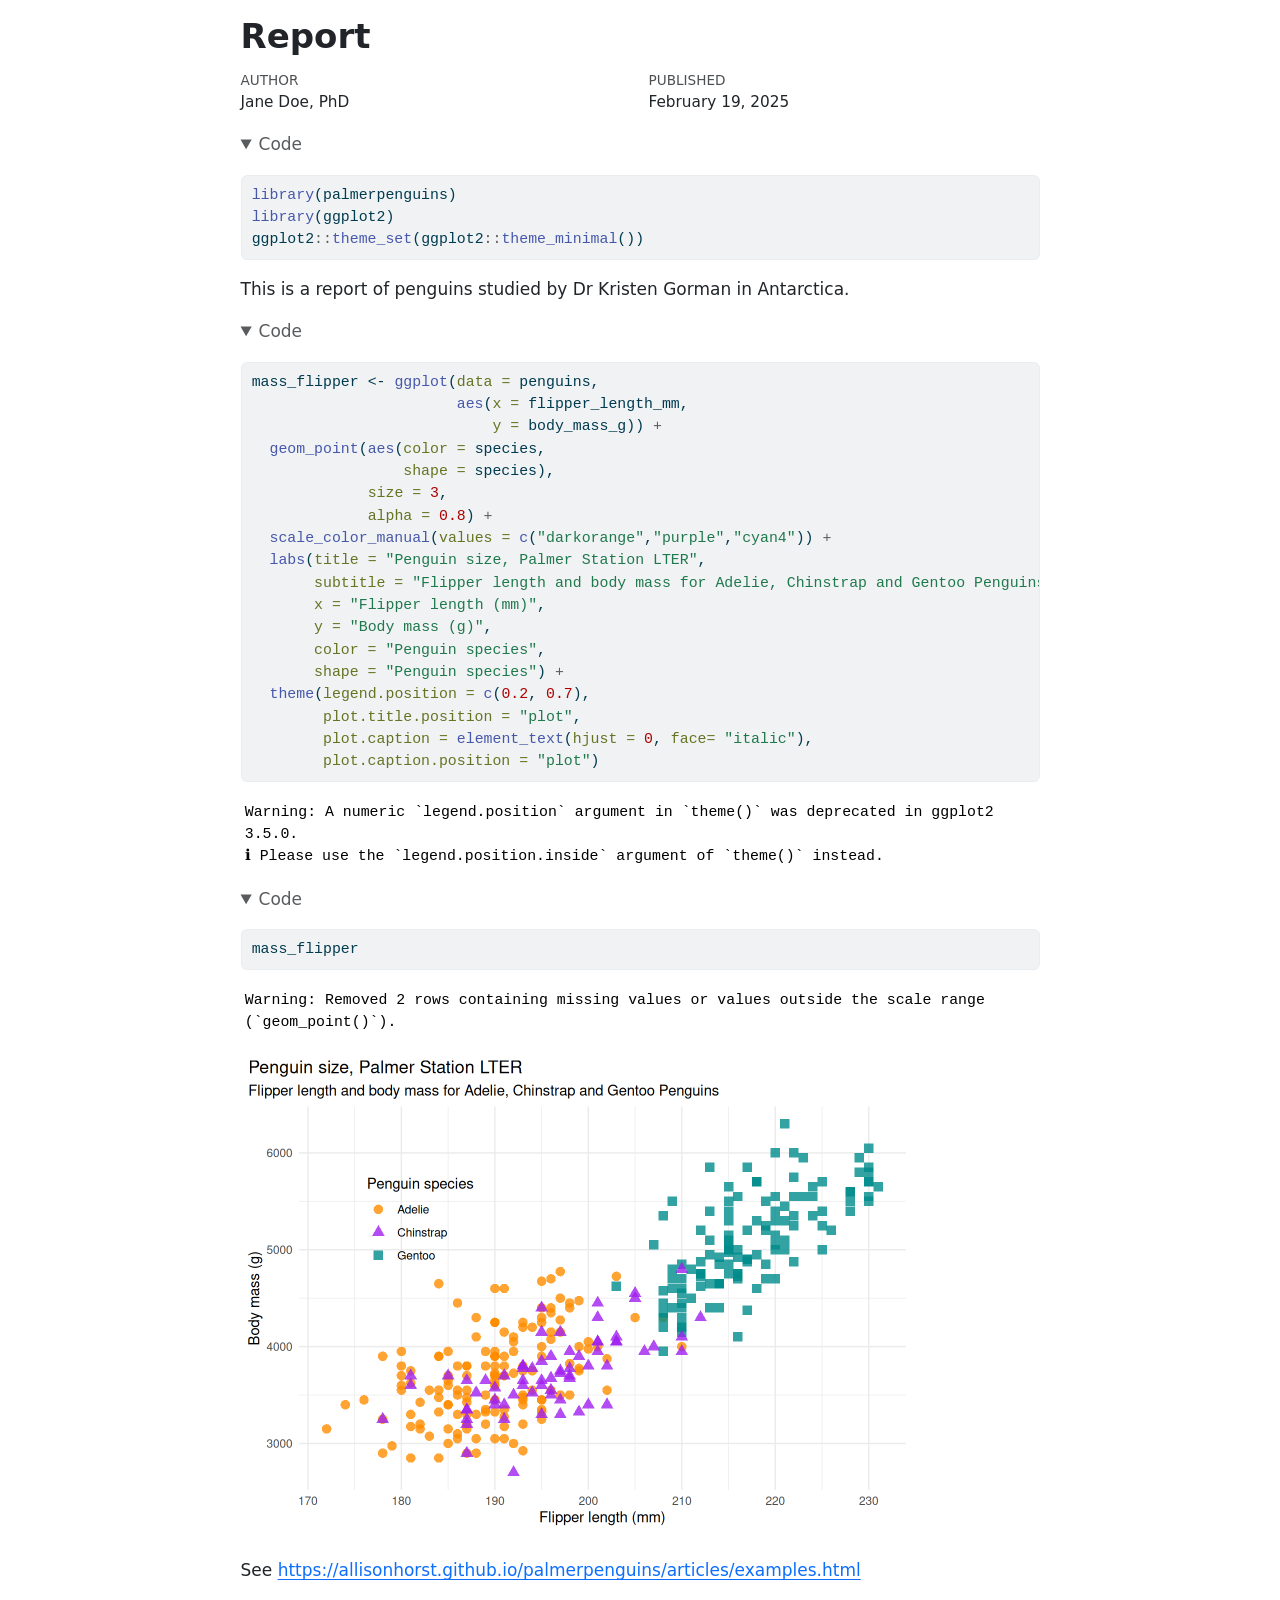
==== notebook.html @ 836dcdfd "Built site for gh-pages" ====
<!DOCTYPE html>
<html xmlns="http://www.w3.org/1999/xhtml" lang="en" xml:lang="en"><head>

<meta charset="utf-8">
<meta name="generator" content="quarto-1.6.40">

<meta name="viewport" content="width=device-width, initial-scale=1.0, user-scalable=yes">

<meta name="author" content="Jane Doe, PhD">
<meta name="dcterms.date" content="2025-02-19">

<title>Report</title>
<style>
code{white-space: pre-wrap;}
span.smallcaps{font-variant: small-caps;}
div.columns{display: flex; gap: min(4vw, 1.5em);}
div.column{flex: auto; overflow-x: auto;}
div.hanging-indent{margin-left: 1.5em; text-indent: -1.5em;}
ul.task-list{list-style: none;}
ul.task-list li input[type="checkbox"] {
  width: 0.8em;
  margin: 0 0.8em 0.2em -1em; /* quarto-specific, see https://github.com/quarto-dev/quarto-cli/issues/4556 */ 
  vertical-align: middle;
}
/* CSS for syntax highlighting */
pre > code.sourceCode { white-space: pre; position: relative; }
pre > code.sourceCode > span { line-height: 1.25; }
pre > code.sourceCode > span:empty { height: 1.2em; }
.sourceCode { overflow: visible; }
code.sourceCode > span { color: inherit; text-decoration: inherit; }
div.sourceCode { margin: 1em 0; }
pre.sourceCode { margin: 0; }
@media screen {
div.sourceCode { overflow: auto; }
}
@media print {
pre > code.sourceCode { white-space: pre-wrap; }
pre > code.sourceCode > span { display: inline-block; text-indent: -5em; padding-left: 5em; }
}
pre.numberSource code
  { counter-reset: source-line 0; }
pre.numberSource code > span
  { position: relative; left: -4em; counter-increment: source-line; }
pre.numberSource code > span > a:first-child::before
  { content: counter(source-line);
    position: relative; left: -1em; text-align: right; vertical-align: baseline;
    border: none; display: inline-block;
    -webkit-touch-callout: none; -webkit-user-select: none;
    -khtml-user-select: none; -moz-user-select: none;
    -ms-user-select: none; user-select: none;
    padding: 0 4px; width: 4em;
  }
pre.numberSource { margin-left: 3em;  padding-left: 4px; }
div.sourceCode
  {   }
@media screen {
pre > code.sourceCode > span > a:first-child::before { text-decoration: underline; }
}
</style>


<script src="notebook_files/libs/clipboard/clipboard.min.js"></script>
<script src="notebook_files/libs/quarto-html/quarto.js"></script>
<script src="notebook_files/libs/quarto-html/popper.min.js"></script>
<script src="notebook_files/libs/quarto-html/tippy.umd.min.js"></script>
<script src="notebook_files/libs/quarto-html/anchor.min.js"></script>
<link href="notebook_files/libs/quarto-html/tippy.css" rel="stylesheet">
<link href="notebook_files/libs/quarto-html/quarto-syntax-highlighting-549806ee2085284f45b00abea8c6df48.css" rel="stylesheet" id="quarto-text-highlighting-styles">
<script src="notebook_files/libs/bootstrap/bootstrap.min.js"></script>
<link href="notebook_files/libs/bootstrap/bootstrap-icons.css" rel="stylesheet">
<link href="notebook_files/libs/bootstrap/bootstrap-ab5557bef01e893e8b075a35da8db066.min.css" rel="stylesheet" append-hash="true" id="quarto-bootstrap" data-mode="light">


</head>

<body class="fullcontent">

<div id="quarto-content" class="page-columns page-rows-contents page-layout-article">

<main class="content" id="quarto-document-content">

<header id="title-block-header" class="quarto-title-block default">
<div class="quarto-title">
<h1 class="title">Report</h1>
</div>



<div class="quarto-title-meta">

    <div>
    <div class="quarto-title-meta-heading">Author</div>
    <div class="quarto-title-meta-contents">
             <p>Jane Doe, PhD </p>
          </div>
  </div>
    
    <div>
    <div class="quarto-title-meta-heading">Published</div>
    <div class="quarto-title-meta-contents">
      <p class="date">February 19, 2025</p>
    </div>
  </div>
  
    
  </div>
  


</header>


<div class="cell">
<details open="" class="code-fold">
<summary>Code</summary>
<div class="sourceCode cell-code" id="cb1"><pre class="sourceCode r code-with-copy"><code class="sourceCode r"><span id="cb1-1"><a href="#cb1-1" aria-hidden="true" tabindex="-1"></a><span class="fu">library</span>(palmerpenguins)</span>
<span id="cb1-2"><a href="#cb1-2" aria-hidden="true" tabindex="-1"></a><span class="fu">library</span>(ggplot2)</span>
<span id="cb1-3"><a href="#cb1-3" aria-hidden="true" tabindex="-1"></a>ggplot2<span class="sc">::</span><span class="fu">theme_set</span>(ggplot2<span class="sc">::</span><span class="fu">theme_minimal</span>())</span></code><button title="Copy to Clipboard" class="code-copy-button"><i class="bi"></i></button></pre></div>
</details>
</div>
<p>This is a report of penguins studied by Dr Kristen Gorman in Antarctica.</p>
<div class="cell">
<details open="" class="code-fold">
<summary>Code</summary>
<div class="sourceCode cell-code" id="cb2"><pre class="sourceCode r code-with-copy"><code class="sourceCode r"><span id="cb2-1"><a href="#cb2-1" aria-hidden="true" tabindex="-1"></a>mass_flipper <span class="ot">&lt;-</span> <span class="fu">ggplot</span>(<span class="at">data =</span> penguins, </span>
<span id="cb2-2"><a href="#cb2-2" aria-hidden="true" tabindex="-1"></a>                       <span class="fu">aes</span>(<span class="at">x =</span> flipper_length_mm,</span>
<span id="cb2-3"><a href="#cb2-3" aria-hidden="true" tabindex="-1"></a>                           <span class="at">y =</span> body_mass_g)) <span class="sc">+</span></span>
<span id="cb2-4"><a href="#cb2-4" aria-hidden="true" tabindex="-1"></a>  <span class="fu">geom_point</span>(<span class="fu">aes</span>(<span class="at">color =</span> species, </span>
<span id="cb2-5"><a href="#cb2-5" aria-hidden="true" tabindex="-1"></a>                 <span class="at">shape =</span> species),</span>
<span id="cb2-6"><a href="#cb2-6" aria-hidden="true" tabindex="-1"></a>             <span class="at">size =</span> <span class="dv">3</span>,</span>
<span id="cb2-7"><a href="#cb2-7" aria-hidden="true" tabindex="-1"></a>             <span class="at">alpha =</span> <span class="fl">0.8</span>) <span class="sc">+</span></span>
<span id="cb2-8"><a href="#cb2-8" aria-hidden="true" tabindex="-1"></a>  <span class="fu">scale_color_manual</span>(<span class="at">values =</span> <span class="fu">c</span>(<span class="st">"darkorange"</span>,<span class="st">"purple"</span>,<span class="st">"cyan4"</span>)) <span class="sc">+</span></span>
<span id="cb2-9"><a href="#cb2-9" aria-hidden="true" tabindex="-1"></a>  <span class="fu">labs</span>(<span class="at">title =</span> <span class="st">"Penguin size, Palmer Station LTER"</span>,</span>
<span id="cb2-10"><a href="#cb2-10" aria-hidden="true" tabindex="-1"></a>       <span class="at">subtitle =</span> <span class="st">"Flipper length and body mass for Adelie, Chinstrap and Gentoo Penguins"</span>,</span>
<span id="cb2-11"><a href="#cb2-11" aria-hidden="true" tabindex="-1"></a>       <span class="at">x =</span> <span class="st">"Flipper length (mm)"</span>,</span>
<span id="cb2-12"><a href="#cb2-12" aria-hidden="true" tabindex="-1"></a>       <span class="at">y =</span> <span class="st">"Body mass (g)"</span>,</span>
<span id="cb2-13"><a href="#cb2-13" aria-hidden="true" tabindex="-1"></a>       <span class="at">color =</span> <span class="st">"Penguin species"</span>,</span>
<span id="cb2-14"><a href="#cb2-14" aria-hidden="true" tabindex="-1"></a>       <span class="at">shape =</span> <span class="st">"Penguin species"</span>) <span class="sc">+</span></span>
<span id="cb2-15"><a href="#cb2-15" aria-hidden="true" tabindex="-1"></a>  <span class="fu">theme</span>(<span class="at">legend.position =</span> <span class="fu">c</span>(<span class="fl">0.2</span>, <span class="fl">0.7</span>),</span>
<span id="cb2-16"><a href="#cb2-16" aria-hidden="true" tabindex="-1"></a>        <span class="at">plot.title.position =</span> <span class="st">"plot"</span>,</span>
<span id="cb2-17"><a href="#cb2-17" aria-hidden="true" tabindex="-1"></a>        <span class="at">plot.caption =</span> <span class="fu">element_text</span>(<span class="at">hjust =</span> <span class="dv">0</span>, <span class="at">face=</span> <span class="st">"italic"</span>),</span>
<span id="cb2-18"><a href="#cb2-18" aria-hidden="true" tabindex="-1"></a>        <span class="at">plot.caption.position =</span> <span class="st">"plot"</span>)</span></code><button title="Copy to Clipboard" class="code-copy-button"><i class="bi"></i></button></pre></div>
</details>
<div class="cell-output cell-output-stderr">
<pre><code>Warning: A numeric `legend.position` argument in `theme()` was deprecated in ggplot2
3.5.0.
ℹ Please use the `legend.position.inside` argument of `theme()` instead.</code></pre>
</div>
<details open="" class="code-fold">
<summary>Code</summary>
<div class="sourceCode cell-code" id="cb4"><pre class="sourceCode r code-with-copy"><code class="sourceCode r"><span id="cb4-1"><a href="#cb4-1" aria-hidden="true" tabindex="-1"></a>mass_flipper</span></code><button title="Copy to Clipboard" class="code-copy-button"><i class="bi"></i></button></pre></div>
</details>
<div class="cell-output cell-output-stderr">
<pre><code>Warning: Removed 2 rows containing missing values or values outside the scale range
(`geom_point()`).</code></pre>
</div>
<div class="cell-output-display">
<div>
<figure class="figure">
<p><img src="notebook_files/figure-html/mass_vs_flipper-1.png" class="img-fluid figure-img" width="672"></p>
</figure>
</div>
</div>
</div>
<p>See <a href="https://allisonhorst.github.io/palmerpenguins/articles/examples.html" class="uri">https://allisonhorst.github.io/palmerpenguins/articles/examples.html</a></p>

</main>
<!-- /main column -->
<script id="quarto-html-after-body" type="application/javascript">
window.document.addEventListener("DOMContentLoaded", function (event) {
  const toggleBodyColorMode = (bsSheetEl) => {
    const mode = bsSheetEl.getAttribute("data-mode");
    const bodyEl = window.document.querySelector("body");
    if (mode === "dark") {
      bodyEl.classList.add("quarto-dark");
      bodyEl.classList.remove("quarto-light");
    } else {
      bodyEl.classList.add("quarto-light");
      bodyEl.classList.remove("quarto-dark");
    }
  }
  const toggleBodyColorPrimary = () => {
    const bsSheetEl = window.document.querySelector("link#quarto-bootstrap");
    if (bsSheetEl) {
      toggleBodyColorMode(bsSheetEl);
    }
  }
  toggleBodyColorPrimary();  
  const icon = "";
  const anchorJS = new window.AnchorJS();
  anchorJS.options = {
    placement: 'right',
    icon: icon
  };
  anchorJS.add('.anchored');
  const isCodeAnnotation = (el) => {
    for (const clz of el.classList) {
      if (clz.startsWith('code-annotation-')) {                     
        return true;
      }
    }
    return false;
  }
  const onCopySuccess = function(e) {
    // button target
    const button = e.trigger;
    // don't keep focus
    button.blur();
    // flash "checked"
    button.classList.add('code-copy-button-checked');
    var currentTitle = button.getAttribute("title");
    button.setAttribute("title", "Copied!");
    let tooltip;
    if (window.bootstrap) {
      button.setAttribute("data-bs-toggle", "tooltip");
      button.setAttribute("data-bs-placement", "left");
      button.setAttribute("data-bs-title", "Copied!");
      tooltip = new bootstrap.Tooltip(button, 
        { trigger: "manual", 
          customClass: "code-copy-button-tooltip",
          offset: [0, -8]});
      tooltip.show();    
    }
    setTimeout(function() {
      if (tooltip) {
        tooltip.hide();
        button.removeAttribute("data-bs-title");
        button.removeAttribute("data-bs-toggle");
        button.removeAttribute("data-bs-placement");
      }
      button.setAttribute("title", currentTitle);
      button.classList.remove('code-copy-button-checked');
    }, 1000);
    // clear code selection
    e.clearSelection();
  }
  const getTextToCopy = function(trigger) {
      const codeEl = trigger.previousElementSibling.cloneNode(true);
      for (const childEl of codeEl.children) {
        if (isCodeAnnotation(childEl)) {
          childEl.remove();
        }
      }
      return codeEl.innerText;
  }
  const clipboard = new window.ClipboardJS('.code-copy-button:not([data-in-quarto-modal])', {
    text: getTextToCopy
  });
  clipboard.on('success', onCopySuccess);
  if (window.document.getElementById('quarto-embedded-source-code-modal')) {
    const clipboardModal = new window.ClipboardJS('.code-copy-button[data-in-quarto-modal]', {
      text: getTextToCopy,
      container: window.document.getElementById('quarto-embedded-source-code-modal')
    });
    clipboardModal.on('success', onCopySuccess);
  }
    var localhostRegex = new RegExp(/^(?:http|https):\/\/localhost\:?[0-9]*\//);
    var mailtoRegex = new RegExp(/^mailto:/);
      var filterRegex = new RegExp('/' + window.location.host + '/');
    var isInternal = (href) => {
        return filterRegex.test(href) || localhostRegex.test(href) || mailtoRegex.test(href);
    }
    // Inspect non-navigation links and adorn them if external
 	var links = window.document.querySelectorAll('a[href]:not(.nav-link):not(.navbar-brand):not(.toc-action):not(.sidebar-link):not(.sidebar-item-toggle):not(.pagination-link):not(.no-external):not([aria-hidden]):not(.dropdown-item):not(.quarto-navigation-tool):not(.about-link)');
    for (var i=0; i<links.length; i++) {
      const link = links[i];
      if (!isInternal(link.href)) {
        // undo the damage that might have been done by quarto-nav.js in the case of
        // links that we want to consider external
        if (link.dataset.originalHref !== undefined) {
          link.href = link.dataset.originalHref;
        }
      }
    }
  function tippyHover(el, contentFn, onTriggerFn, onUntriggerFn) {
    const config = {
      allowHTML: true,
      maxWidth: 500,
      delay: 100,
      arrow: false,
      appendTo: function(el) {
          return el.parentElement;
      },
      interactive: true,
      interactiveBorder: 10,
      theme: 'quarto',
      placement: 'bottom-start',
    };
    if (contentFn) {
      config.content = contentFn;
    }
    if (onTriggerFn) {
      config.onTrigger = onTriggerFn;
    }
    if (onUntriggerFn) {
      config.onUntrigger = onUntriggerFn;
    }
    window.tippy(el, config); 
  }
  const noterefs = window.document.querySelectorAll('a[role="doc-noteref"]');
  for (var i=0; i<noterefs.length; i++) {
    const ref = noterefs[i];
    tippyHover(ref, function() {
      // use id or data attribute instead here
      let href = ref.getAttribute('data-footnote-href') || ref.getAttribute('href');
      try { href = new URL(href).hash; } catch {}
      const id = href.replace(/^#\/?/, "");
      const note = window.document.getElementById(id);
      if (note) {
        return note.innerHTML;
      } else {
        return "";
      }
    });
  }
  const xrefs = window.document.querySelectorAll('a.quarto-xref');
  const processXRef = (id, note) => {
    // Strip column container classes
    const stripColumnClz = (el) => {
      el.classList.remove("page-full", "page-columns");
      if (el.children) {
        for (const child of el.children) {
          stripColumnClz(child);
        }
      }
    }
    stripColumnClz(note)
    if (id === null || id.startsWith('sec-')) {
      // Special case sections, only their first couple elements
      const container = document.createElement("div");
      if (note.children && note.children.length > 2) {
        container.appendChild(note.children[0].cloneNode(true));
        for (let i = 1; i < note.children.length; i++) {
          const child = note.children[i];
          if (child.tagName === "P" && child.innerText === "") {
            continue;
          } else {
            container.appendChild(child.cloneNode(true));
            break;
          }
        }
        if (window.Quarto?.typesetMath) {
          window.Quarto.typesetMath(container);
        }
        return container.innerHTML
      } else {
        if (window.Quarto?.typesetMath) {
          window.Quarto.typesetMath(note);
        }
        return note.innerHTML;
      }
    } else {
      // Remove any anchor links if they are present
      const anchorLink = note.querySelector('a.anchorjs-link');
      if (anchorLink) {
        anchorLink.remove();
      }
      if (window.Quarto?.typesetMath) {
        window.Quarto.typesetMath(note);
      }
      if (note.classList.contains("callout")) {
        return note.outerHTML;
      } else {
        return note.innerHTML;
      }
    }
  }
  for (var i=0; i<xrefs.length; i++) {
    const xref = xrefs[i];
    tippyHover(xref, undefined, function(instance) {
      instance.disable();
      let url = xref.getAttribute('href');
      let hash = undefined; 
      if (url.startsWith('#')) {
        hash = url;
      } else {
        try { hash = new URL(url).hash; } catch {}
      }
      if (hash) {
        const id = hash.replace(/^#\/?/, "");
        const note = window.document.getElementById(id);
        if (note !== null) {
          try {
            const html = processXRef(id, note.cloneNode(true));
            instance.setContent(html);
          } finally {
            instance.enable();
            instance.show();
          }
        } else {
          // See if we can fetch this
          fetch(url.split('#')[0])
          .then(res => res.text())
          .then(html => {
            const parser = new DOMParser();
            const htmlDoc = parser.parseFromString(html, "text/html");
            const note = htmlDoc.getElementById(id);
            if (note !== null) {
              const html = processXRef(id, note);
              instance.setContent(html);
            } 
          }).finally(() => {
            instance.enable();
            instance.show();
          });
        }
      } else {
        // See if we can fetch a full url (with no hash to target)
        // This is a special case and we should probably do some content thinning / targeting
        fetch(url)
        .then(res => res.text())
        .then(html => {
          const parser = new DOMParser();
          const htmlDoc = parser.parseFromString(html, "text/html");
          const note = htmlDoc.querySelector('main.content');
          if (note !== null) {
            // This should only happen for chapter cross references
            // (since there is no id in the URL)
            // remove the first header
            if (note.children.length > 0 && note.children[0].tagName === "HEADER") {
              note.children[0].remove();
            }
            const html = processXRef(null, note);
            instance.setContent(html);
          } 
        }).finally(() => {
          instance.enable();
          instance.show();
        });
      }
    }, function(instance) {
    });
  }
      let selectedAnnoteEl;
      const selectorForAnnotation = ( cell, annotation) => {
        let cellAttr = 'data-code-cell="' + cell + '"';
        let lineAttr = 'data-code-annotation="' +  annotation + '"';
        const selector = 'span[' + cellAttr + '][' + lineAttr + ']';
        return selector;
      }
      const selectCodeLines = (annoteEl) => {
        const doc = window.document;
        const targetCell = annoteEl.getAttribute("data-target-cell");
        const targetAnnotation = annoteEl.getAttribute("data-target-annotation");
        const annoteSpan = window.document.querySelector(selectorForAnnotation(targetCell, targetAnnotation));
        const lines = annoteSpan.getAttribute("data-code-lines").split(",");
        const lineIds = lines.map((line) => {
          return targetCell + "-" + line;
        })
        let top = null;
        let height = null;
        let parent = null;
        if (lineIds.length > 0) {
            //compute the position of the single el (top and bottom and make a div)
            const el = window.document.getElementById(lineIds[0]);
            top = el.offsetTop;
            height = el.offsetHeight;
            parent = el.parentElement.parentElement;
          if (lineIds.length > 1) {
            const lastEl = window.document.getElementById(lineIds[lineIds.length - 1]);
            const bottom = lastEl.offsetTop + lastEl.offsetHeight;
            height = bottom - top;
          }
          if (top !== null && height !== null && parent !== null) {
            // cook up a div (if necessary) and position it 
            let div = window.document.getElementById("code-annotation-line-highlight");
            if (div === null) {
              div = window.document.createElement("div");
              div.setAttribute("id", "code-annotation-line-highlight");
              div.style.position = 'absolute';
              parent.appendChild(div);
            }
            div.style.top = top - 2 + "px";
            div.style.height = height + 4 + "px";
            div.style.left = 0;
            let gutterDiv = window.document.getElementById("code-annotation-line-highlight-gutter");
            if (gutterDiv === null) {
              gutterDiv = window.document.createElement("div");
              gutterDiv.setAttribute("id", "code-annotation-line-highlight-gutter");
              gutterDiv.style.position = 'absolute';
              const codeCell = window.document.getElementById(targetCell);
              const gutter = codeCell.querySelector('.code-annotation-gutter');
              gutter.appendChild(gutterDiv);
            }
            gutterDiv.style.top = top - 2 + "px";
            gutterDiv.style.height = height + 4 + "px";
          }
          selectedAnnoteEl = annoteEl;
        }
      };
      const unselectCodeLines = () => {
        const elementsIds = ["code-annotation-line-highlight", "code-annotation-line-highlight-gutter"];
        elementsIds.forEach((elId) => {
          const div = window.document.getElementById(elId);
          if (div) {
            div.remove();
          }
        });
        selectedAnnoteEl = undefined;
      };
        // Handle positioning of the toggle
    window.addEventListener(
      "resize",
      throttle(() => {
        elRect = undefined;
        if (selectedAnnoteEl) {
          selectCodeLines(selectedAnnoteEl);
        }
      }, 10)
    );
    function throttle(fn, ms) {
    let throttle = false;
    let timer;
      return (...args) => {
        if(!throttle) { // first call gets through
            fn.apply(this, args);
            throttle = true;
        } else { // all the others get throttled
            if(timer) clearTimeout(timer); // cancel #2
            timer = setTimeout(() => {
              fn.apply(this, args);
              timer = throttle = false;
            }, ms);
        }
      };
    }
      // Attach click handler to the DT
      const annoteDls = window.document.querySelectorAll('dt[data-target-cell]');
      for (const annoteDlNode of annoteDls) {
        annoteDlNode.addEventListener('click', (event) => {
          const clickedEl = event.target;
          if (clickedEl !== selectedAnnoteEl) {
            unselectCodeLines();
            const activeEl = window.document.querySelector('dt[data-target-cell].code-annotation-active');
            if (activeEl) {
              activeEl.classList.remove('code-annotation-active');
            }
            selectCodeLines(clickedEl);
            clickedEl.classList.add('code-annotation-active');
          } else {
            // Unselect the line
            unselectCodeLines();
            clickedEl.classList.remove('code-annotation-active');
          }
        });
      }
  const findCites = (el) => {
    const parentEl = el.parentElement;
    if (parentEl) {
      const cites = parentEl.dataset.cites;
      if (cites) {
        return {
          el,
          cites: cites.split(' ')
        };
      } else {
        return findCites(el.parentElement)
      }
    } else {
      return undefined;
    }
  };
  var bibliorefs = window.document.querySelectorAll('a[role="doc-biblioref"]');
  for (var i=0; i<bibliorefs.length; i++) {
    const ref = bibliorefs[i];
    const citeInfo = findCites(ref);
    if (citeInfo) {
      tippyHover(citeInfo.el, function() {
        var popup = window.document.createElement('div');
        citeInfo.cites.forEach(function(cite) {
          var citeDiv = window.document.createElement('div');
          citeDiv.classList.add('hanging-indent');
          citeDiv.classList.add('csl-entry');
          var biblioDiv = window.document.getElementById('ref-' + cite);
          if (biblioDiv) {
            citeDiv.innerHTML = biblioDiv.innerHTML;
          }
          popup.appendChild(citeDiv);
        });
        return popup.innerHTML;
      });
    }
  }
});
</script>
</div> <!-- /content -->




</body></html>
---- notebook_files/libs/quarto-html/tippy.css ----
.tippy-box[data-animation=fade][data-state=hidden]{opacity:0}[data-tippy-root]{max-width:calc(100vw - 10px)}.tippy-box{position:relative;background-color:#333;color:#fff;border-radius:4px;font-size:14px;line-height:1.4;white-space:normal;outline:0;transition-property:transform,visibility,opacity}.tippy-box[data-placement^=top]>.tippy-arrow{bottom:0}.tippy-box[data-placement^=top]>.tippy-arrow:before{bottom:-7px;left:0;border-width:8px 8px 0;border-top-color:initial;transform-origin:center top}.tippy-box[data-placement^=bottom]>.tippy-arrow{top:0}.tippy-box[data-placement^=bottom]>.tippy-arrow:before{top:-7px;left:0;border-width:0 8px 8px;border-bottom-color:initial;transform-origin:center bottom}.tippy-box[data-placement^=left]>.tippy-arrow{right:0}.tippy-box[data-placement^=left]>.tippy-arrow:before{border-width:8px 0 8px 8px;border-left-color:initial;right:-7px;transform-origin:center left}.tippy-box[data-placement^=right]>.tippy-arrow{left:0}.tippy-box[data-placement^=right]>.tippy-arrow:before{left:-7px;border-width:8px 8px 8px 0;border-right-color:initial;transform-origin:center right}.tippy-box[data-inertia][data-state=visible]{transition-timing-function:cubic-bezier(.54,1.5,.38,1.11)}.tippy-arrow{width:16px;height:16px;color:#333}.tippy-arrow:before{content:"";position:absolute;border-color:transparent;border-style:solid}.tippy-content{position:relative;padding:5px 9px;z-index:1}
---- notebook_files/libs/quarto-html/quarto-syntax-highlighting-549806ee2085284f45b00abea8c6df48.css ----
/* quarto syntax highlight colors */
:root {
  --quarto-hl-ot-color: #003B4F;
  --quarto-hl-at-color: #657422;
  --quarto-hl-ss-color: #20794D;
  --quarto-hl-an-color: #5E5E5E;
  --quarto-hl-fu-color: #4758AB;
  --quarto-hl-st-color: #20794D;
  --quarto-hl-cf-color: #003B4F;
  --quarto-hl-op-color: #5E5E5E;
  --quarto-hl-er-color: #AD0000;
  --quarto-hl-bn-color: #AD0000;
  --quarto-hl-al-color: #AD0000;
  --quarto-hl-va-color: #111111;
  --quarto-hl-bu-color: inherit;
  --quarto-hl-ex-color: inherit;
  --quarto-hl-pp-color: #AD0000;
  --quarto-hl-in-color: #5E5E5E;
  --quarto-hl-vs-color: #20794D;
  --quarto-hl-wa-color: #5E5E5E;
  --quarto-hl-do-color: #5E5E5E;
  --quarto-hl-im-color: #00769E;
  --quarto-hl-ch-color: #20794D;
  --quarto-hl-dt-color: #AD0000;
  --quarto-hl-fl-color: #AD0000;
  --quarto-hl-co-color: #5E5E5E;
  --quarto-hl-cv-color: #5E5E5E;
  --quarto-hl-cn-color: #8f5902;
  --quarto-hl-sc-color: #5E5E5E;
  --quarto-hl-dv-color: #AD0000;
  --quarto-hl-kw-color: #003B4F;
}

/* other quarto variables */
:root {
  --quarto-font-monospace: SFMono-Regular, Menlo, Monaco, Consolas, "Liberation Mono", "Courier New", monospace;
}

pre > code.sourceCode > span {
  color: #003B4F;
}

code span {
  color: #003B4F;
}

code.sourceCode > span {
  color: #003B4F;
}

div.sourceCode,
div.sourceCode pre.sourceCode {
  color: #003B4F;
}

code span.ot {
  color: #003B4F;
  font-style: inherit;
}

code span.at {
  color: #657422;
  font-style: inherit;
}

code span.ss {
  color: #20794D;
  font-style: inherit;
}

code span.an {
  color: #5E5E5E;
  font-style: inherit;
}

code span.fu {
  color: #4758AB;
  font-style: inherit;
}

code span.st {
  color: #20794D;
  font-style: inherit;
}

code span.cf {
  color: #003B4F;
  font-weight: bold;
  font-style: inherit;
}

code span.op {
  color: #5E5E5E;
  font-style: inherit;
}

code span.er {
  color: #AD0000;
  font-style: inherit;
}

code span.bn {
  color: #AD0000;
  font-style: inherit;
}

code span.al {
  color: #AD0000;
  font-style: inherit;
}

code span.va {
  color: #111111;
  font-style: inherit;
}

code span.bu {
  font-style: inherit;
}

code span.ex {
  font-style: inherit;
}

code span.pp {
  color: #AD0000;
  font-style: inherit;
}

code span.in {
  color: #5E5E5E;
  font-style: inherit;
}

code span.vs {
  color: #20794D;
  font-style: inherit;
}

code span.wa {
  color: #5E5E5E;
  font-style: italic;
}

code span.do {
  color: #5E5E5E;
  font-style: italic;
}

code span.im {
  color: #00769E;
  font-style: inherit;
}

code span.ch {
  color: #20794D;
  font-style: inherit;
}

code span.dt {
  color: #AD0000;
  font-style: inherit;
}

code span.fl {
  color: #AD0000;
  font-style: inherit;
}

code span.co {
  color: #5E5E5E;
  font-style: inherit;
}

code span.cv {
  color: #5E5E5E;
  font-style: italic;
}

code span.cn {
  color: #8f5902;
  font-style: inherit;
}

code span.sc {
  color: #5E5E5E;
  font-style: inherit;
}

code span.dv {
  color: #AD0000;
  font-style: inherit;
}

code span.kw {
  color: #003B4F;
  font-weight: bold;
  font-style: inherit;
}

.prevent-inlining {
  content: "</";
}

/*# sourceMappingURL=ae99138f4fbc2fb4c9f5e5cd69c22459.css.map */
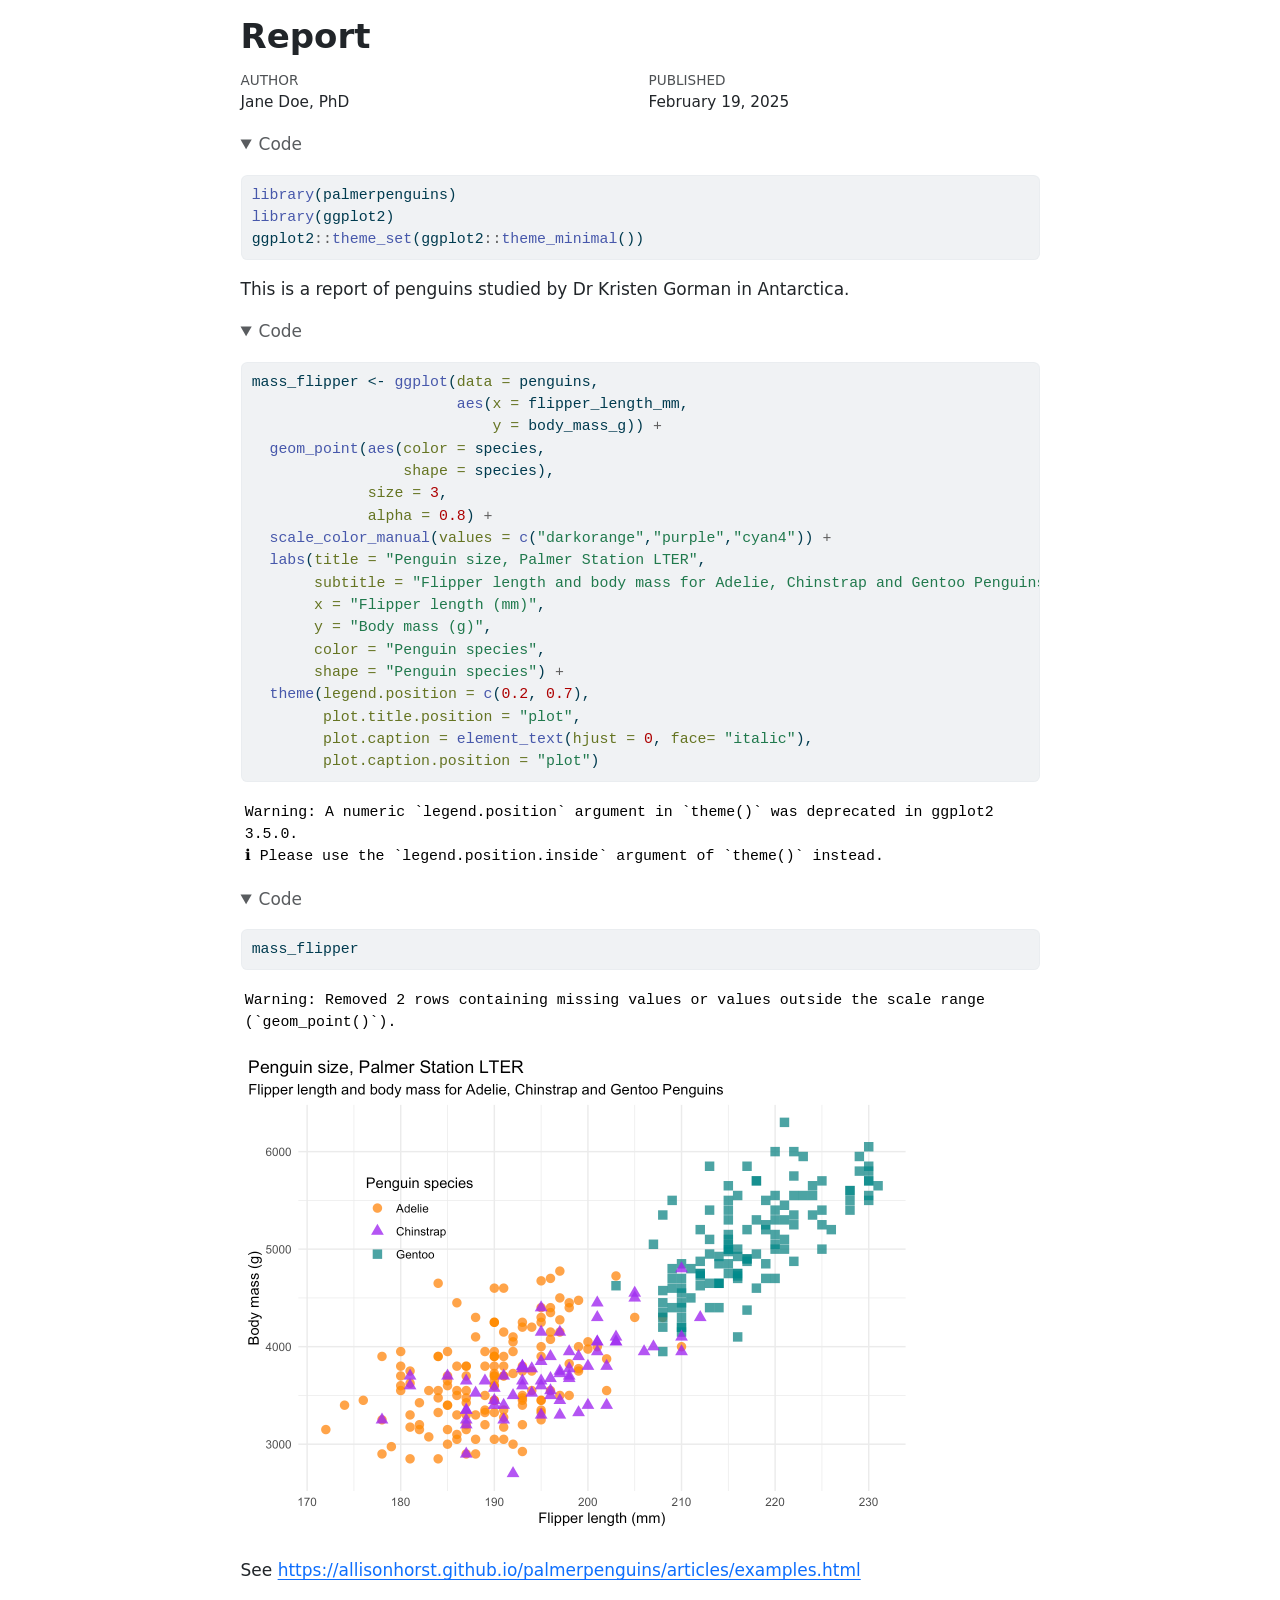
==== commit 5496874f: "Built site for gh-pages" ====
--- a/notebook.html
+++ b/notebook.html
@@ -2,7 +2,7 @@
 <html xmlns="http://www.w3.org/1999/xhtml" lang="en" xml:lang="en"><head>
 
 <meta charset="utf-8">
-<meta name="generator" content="quarto-1.6.40">
+<meta name="generator" content="quarto-1.5.57">
 
 <meta name="viewport" content="width=device-width, initial-scale=1.0, user-scalable=yes">
 
@@ -65,10 +65,10 @@
 <script src="notebook_files/libs/quarto-html/tippy.umd.min.js"></script>
 <script src="notebook_files/libs/quarto-html/anchor.min.js"></script>
 <link href="notebook_files/libs/quarto-html/tippy.css" rel="stylesheet">
-<link href="notebook_files/libs/quarto-html/quarto-syntax-highlighting-549806ee2085284f45b00abea8c6df48.css" rel="stylesheet" id="quarto-text-highlighting-styles">
+<link href="notebook_files/libs/quarto-html/quarto-syntax-highlighting.css" rel="stylesheet" id="quarto-text-highlighting-styles">
 <script src="notebook_files/libs/bootstrap/bootstrap.min.js"></script>
 <link href="notebook_files/libs/bootstrap/bootstrap-icons.css" rel="stylesheet">
-<link href="notebook_files/libs/bootstrap/bootstrap-ab5557bef01e893e8b075a35da8db066.min.css" rel="stylesheet" append-hash="true" id="quarto-bootstrap" data-mode="light">
+<link href="notebook_files/libs/bootstrap/bootstrap.min.css" rel="stylesheet" id="quarto-bootstrap" data-mode="light">
 
 
 </head>
@@ -248,6 +248,8 @@
   });
   clipboard.on('success', onCopySuccess);
   if (window.document.getElementById('quarto-embedded-source-code-modal')) {
+    // For code content inside modals, clipBoardJS needs to be initialized with a container option
+    // TODO: Check when it could be a function (https://github.com/zenorocha/clipboard.js/issues/860)
     const clipboardModal = new window.ClipboardJS('.code-copy-button[data-in-quarto-modal]', {
       text: getTextToCopy,
       container: window.document.getElementById('quarto-embedded-source-code-modal')
@@ -358,6 +360,7 @@
       if (window.Quarto?.typesetMath) {
         window.Quarto.typesetMath(note);
       }
+      // TODO in 1.5, we should make sure this works without a callout special case
       if (note.classList.contains("callout")) {
         return note.outerHTML;
       } else {
--- a/notebook_files/libs/quarto-html/quarto-syntax-highlighting.css
+++ b/notebook_files/libs/quarto-html/quarto-syntax-highlighting.css
@@ -0,0 +1,205 @@
+/* quarto syntax highlight colors */
+:root {
+  --quarto-hl-ot-color: #003B4F;
+  --quarto-hl-at-color: #657422;
+  --quarto-hl-ss-color: #20794D;
+  --quarto-hl-an-color: #5E5E5E;
+  --quarto-hl-fu-color: #4758AB;
+  --quarto-hl-st-color: #20794D;
+  --quarto-hl-cf-color: #003B4F;
+  --quarto-hl-op-color: #5E5E5E;
+  --quarto-hl-er-color: #AD0000;
+  --quarto-hl-bn-color: #AD0000;
+  --quarto-hl-al-color: #AD0000;
+  --quarto-hl-va-color: #111111;
+  --quarto-hl-bu-color: inherit;
+  --quarto-hl-ex-color: inherit;
+  --quarto-hl-pp-color: #AD0000;
+  --quarto-hl-in-color: #5E5E5E;
+  --quarto-hl-vs-color: #20794D;
+  --quarto-hl-wa-color: #5E5E5E;
+  --quarto-hl-do-color: #5E5E5E;
+  --quarto-hl-im-color: #00769E;
+  --quarto-hl-ch-color: #20794D;
+  --quarto-hl-dt-color: #AD0000;
+  --quarto-hl-fl-color: #AD0000;
+  --quarto-hl-co-color: #5E5E5E;
+  --quarto-hl-cv-color: #5E5E5E;
+  --quarto-hl-cn-color: #8f5902;
+  --quarto-hl-sc-color: #5E5E5E;
+  --quarto-hl-dv-color: #AD0000;
+  --quarto-hl-kw-color: #003B4F;
+}
+
+/* other quarto variables */
+:root {
+  --quarto-font-monospace: SFMono-Regular, Menlo, Monaco, Consolas, "Liberation Mono", "Courier New", monospace;
+}
+
+pre > code.sourceCode > span {
+  color: #003B4F;
+}
+
+code span {
+  color: #003B4F;
+}
+
+code.sourceCode > span {
+  color: #003B4F;
+}
+
+div.sourceCode,
+div.sourceCode pre.sourceCode {
+  color: #003B4F;
+}
+
+code span.ot {
+  color: #003B4F;
+  font-style: inherit;
+}
+
+code span.at {
+  color: #657422;
+  font-style: inherit;
+}
+
+code span.ss {
+  color: #20794D;
+  font-style: inherit;
+}
+
+code span.an {
+  color: #5E5E5E;
+  font-style: inherit;
+}
+
+code span.fu {
+  color: #4758AB;
+  font-style: inherit;
+}
+
+code span.st {
+  color: #20794D;
+  font-style: inherit;
+}
+
+code span.cf {
+  color: #003B4F;
+  font-weight: bold;
+  font-style: inherit;
+}
+
+code span.op {
+  color: #5E5E5E;
+  font-style: inherit;
+}
+
+code span.er {
+  color: #AD0000;
+  font-style: inherit;
+}
+
+code span.bn {
+  color: #AD0000;
+  font-style: inherit;
+}
+
+code span.al {
+  color: #AD0000;
+  font-style: inherit;
+}
+
+code span.va {
+  color: #111111;
+  font-style: inherit;
+}
+
+code span.bu {
+  font-style: inherit;
+}
+
+code span.ex {
+  font-style: inherit;
+}
+
+code span.pp {
+  color: #AD0000;
+  font-style: inherit;
+}
+
+code span.in {
+  color: #5E5E5E;
+  font-style: inherit;
+}
+
+code span.vs {
+  color: #20794D;
+  font-style: inherit;
+}
+
+code span.wa {
+  color: #5E5E5E;
+  font-style: italic;
+}
+
+code span.do {
+  color: #5E5E5E;
+  font-style: italic;
+}
+
+code span.im {
+  color: #00769E;
+  font-style: inherit;
+}
+
+code span.ch {
+  color: #20794D;
+  font-style: inherit;
+}
+
+code span.dt {
+  color: #AD0000;
+  font-style: inherit;
+}
+
+code span.fl {
+  color: #AD0000;
+  font-style: inherit;
+}
+
+code span.co {
+  color: #5E5E5E;
+  font-style: inherit;
+}
+
+code span.cv {
+  color: #5E5E5E;
+  font-style: italic;
+}
+
+code span.cn {
+  color: #8f5902;
+  font-style: inherit;
+}
+
+code span.sc {
+  color: #5E5E5E;
+  font-style: inherit;
+}
+
+code span.dv {
+  color: #AD0000;
+  font-style: inherit;
+}
+
+code span.kw {
+  color: #003B4F;
+  font-weight: bold;
+  font-style: inherit;
+}
+
+.prevent-inlining {
+  content: "</";
+}
+
+/*# sourceMappingURL=debc5d5d77c3f9108843748ff7464032.css.map */
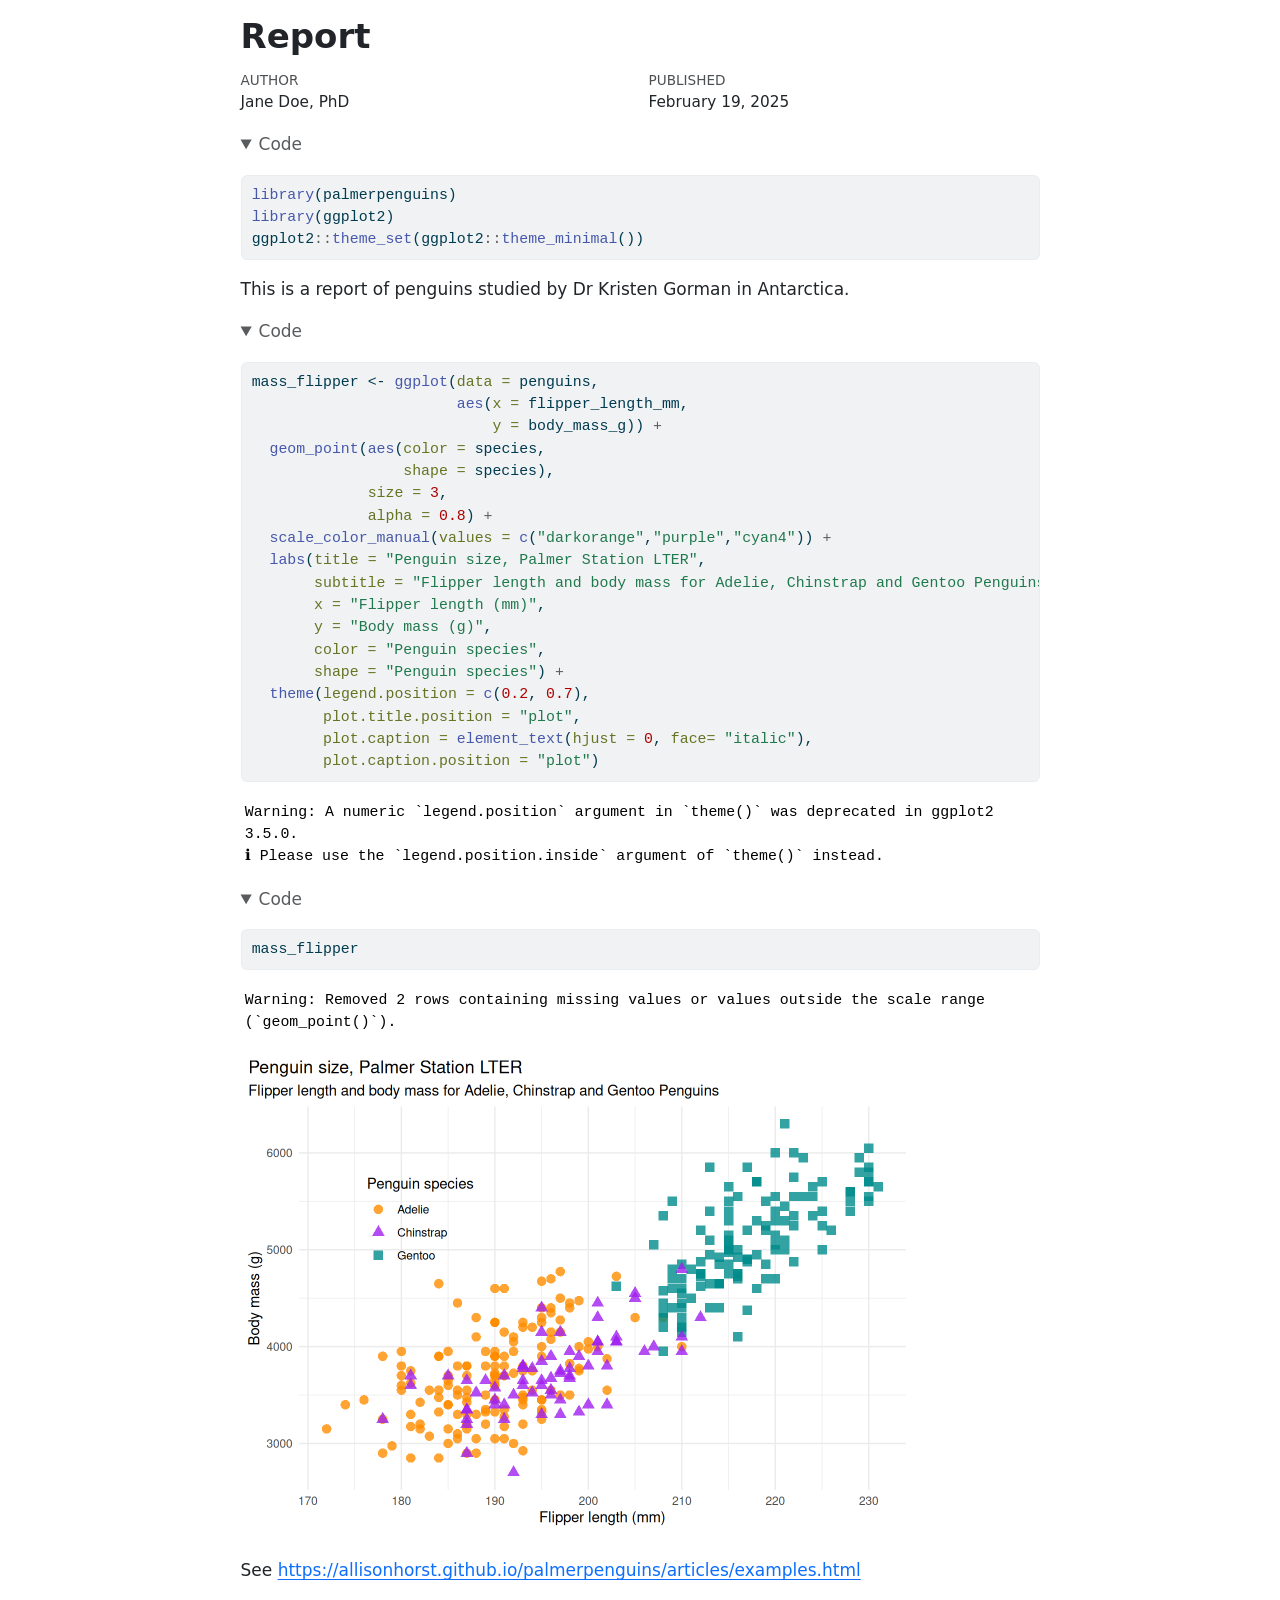
==== commit 64455d55: "Built site for gh-pages" ====
--- a/notebook.html
+++ b/notebook.html
@@ -2,7 +2,7 @@
 <html xmlns="http://www.w3.org/1999/xhtml" lang="en" xml:lang="en"><head>
 
 <meta charset="utf-8">
-<meta name="generator" content="quarto-1.5.57">
+<meta name="generator" content="quarto-1.6.40">
 
 <meta name="viewport" content="width=device-width, initial-scale=1.0, user-scalable=yes">
 
@@ -65,10 +65,10 @@
 <script src="notebook_files/libs/quarto-html/tippy.umd.min.js"></script>
 <script src="notebook_files/libs/quarto-html/anchor.min.js"></script>
 <link href="notebook_files/libs/quarto-html/tippy.css" rel="stylesheet">
-<link href="notebook_files/libs/quarto-html/quarto-syntax-highlighting.css" rel="stylesheet" id="quarto-text-highlighting-styles">
+<link href="notebook_files/libs/quarto-html/quarto-syntax-highlighting-549806ee2085284f45b00abea8c6df48.css" rel="stylesheet" id="quarto-text-highlighting-styles">
 <script src="notebook_files/libs/bootstrap/bootstrap.min.js"></script>
 <link href="notebook_files/libs/bootstrap/bootstrap-icons.css" rel="stylesheet">
-<link href="notebook_files/libs/bootstrap/bootstrap.min.css" rel="stylesheet" id="quarto-bootstrap" data-mode="light">
+<link href="notebook_files/libs/bootstrap/bootstrap-ab5557bef01e893e8b075a35da8db066.min.css" rel="stylesheet" append-hash="true" id="quarto-bootstrap" data-mode="light">
 
 
 </head>
@@ -248,8 +248,6 @@
   });
   clipboard.on('success', onCopySuccess);
   if (window.document.getElementById('quarto-embedded-source-code-modal')) {
-    // For code content inside modals, clipBoardJS needs to be initialized with a container option
-    // TODO: Check when it could be a function (https://github.com/zenorocha/clipboard.js/issues/860)
     const clipboardModal = new window.ClipboardJS('.code-copy-button[data-in-quarto-modal]', {
       text: getTextToCopy,
       container: window.document.getElementById('quarto-embedded-source-code-modal')
@@ -360,7 +358,6 @@
       if (window.Quarto?.typesetMath) {
         window.Quarto.typesetMath(note);
       }
-      // TODO in 1.5, we should make sure this works without a callout special case
       if (note.classList.contains("callout")) {
         return note.outerHTML;
       } else {
--- a/notebook_files/libs/quarto-html/quarto-syntax-highlighting-549806ee2085284f45b00abea8c6df48.css
+++ b/notebook_files/libs/quarto-html/quarto-syntax-highlighting-549806ee2085284f45b00abea8c6df48.css
@@ -0,0 +1,205 @@
+/* quarto syntax highlight colors */
+:root {
+  --quarto-hl-ot-color: #003B4F;
+  --quarto-hl-at-color: #657422;
+  --quarto-hl-ss-color: #20794D;
+  --quarto-hl-an-color: #5E5E5E;
+  --quarto-hl-fu-color: #4758AB;
+  --quarto-hl-st-color: #20794D;
+  --quarto-hl-cf-color: #003B4F;
+  --quarto-hl-op-color: #5E5E5E;
+  --quarto-hl-er-color: #AD0000;
+  --quarto-hl-bn-color: #AD0000;
+  --quarto-hl-al-color: #AD0000;
+  --quarto-hl-va-color: #111111;
+  --quarto-hl-bu-color: inherit;
+  --quarto-hl-ex-color: inherit;
+  --quarto-hl-pp-color: #AD0000;
+  --quarto-hl-in-color: #5E5E5E;
+  --quarto-hl-vs-color: #20794D;
+  --quarto-hl-wa-color: #5E5E5E;
+  --quarto-hl-do-color: #5E5E5E;
+  --quarto-hl-im-color: #00769E;
+  --quarto-hl-ch-color: #20794D;
+  --quarto-hl-dt-color: #AD0000;
+  --quarto-hl-fl-color: #AD0000;
+  --quarto-hl-co-color: #5E5E5E;
+  --quarto-hl-cv-color: #5E5E5E;
+  --quarto-hl-cn-color: #8f5902;
+  --quarto-hl-sc-color: #5E5E5E;
+  --quarto-hl-dv-color: #AD0000;
+  --quarto-hl-kw-color: #003B4F;
+}
+
+/* other quarto variables */
+:root {
+  --quarto-font-monospace: SFMono-Regular, Menlo, Monaco, Consolas, "Liberation Mono", "Courier New", monospace;
+}
+
+pre > code.sourceCode > span {
+  color: #003B4F;
+}
+
+code span {
+  color: #003B4F;
+}
+
+code.sourceCode > span {
+  color: #003B4F;
+}
+
+div.sourceCode,
+div.sourceCode pre.sourceCode {
+  color: #003B4F;
+}
+
+code span.ot {
+  color: #003B4F;
+  font-style: inherit;
+}
+
+code span.at {
+  color: #657422;
+  font-style: inherit;
+}
+
+code span.ss {
+  color: #20794D;
+  font-style: inherit;
+}
+
+code span.an {
+  color: #5E5E5E;
+  font-style: inherit;
+}
+
+code span.fu {
+  color: #4758AB;
+  font-style: inherit;
+}
+
+code span.st {
+  color: #20794D;
+  font-style: inherit;
+}
+
+code span.cf {
+  color: #003B4F;
+  font-weight: bold;
+  font-style: inherit;
+}
+
+code span.op {
+  color: #5E5E5E;
+  font-style: inherit;
+}
+
+code span.er {
+  color: #AD0000;
+  font-style: inherit;
+}
+
+code span.bn {
+  color: #AD0000;
+  font-style: inherit;
+}
+
+code span.al {
+  color: #AD0000;
+  font-style: inherit;
+}
+
+code span.va {
+  color: #111111;
+  font-style: inherit;
+}
+
+code span.bu {
+  font-style: inherit;
+}
+
+code span.ex {
+  font-style: inherit;
+}
+
+code span.pp {
+  color: #AD0000;
+  font-style: inherit;
+}
+
+code span.in {
+  color: #5E5E5E;
+  font-style: inherit;
+}
+
+code span.vs {
+  color: #20794D;
+  font-style: inherit;
+}
+
+code span.wa {
+  color: #5E5E5E;
+  font-style: italic;
+}
+
+code span.do {
+  color: #5E5E5E;
+  font-style: italic;
+}
+
+code span.im {
+  color: #00769E;
+  font-style: inherit;
+}
+
+code span.ch {
+  color: #20794D;
+  font-style: inherit;
+}
+
+code span.dt {
+  color: #AD0000;
+  font-style: inherit;
+}
+
+code span.fl {
+  color: #AD0000;
+  font-style: inherit;
+}
+
+code span.co {
+  color: #5E5E5E;
+  font-style: inherit;
+}
+
+code span.cv {
+  color: #5E5E5E;
+  font-style: italic;
+}
+
+code span.cn {
+  color: #8f5902;
+  font-style: inherit;
+}
+
+code span.sc {
+  color: #5E5E5E;
+  font-style: inherit;
+}
+
+code span.dv {
+  color: #AD0000;
+  font-style: inherit;
+}
+
+code span.kw {
+  color: #003B4F;
+  font-weight: bold;
+  font-style: inherit;
+}
+
+.prevent-inlining {
+  content: "</";
+}
+
+/*# sourceMappingURL=ae99138f4fbc2fb4c9f5e5cd69c22459.css.map */
